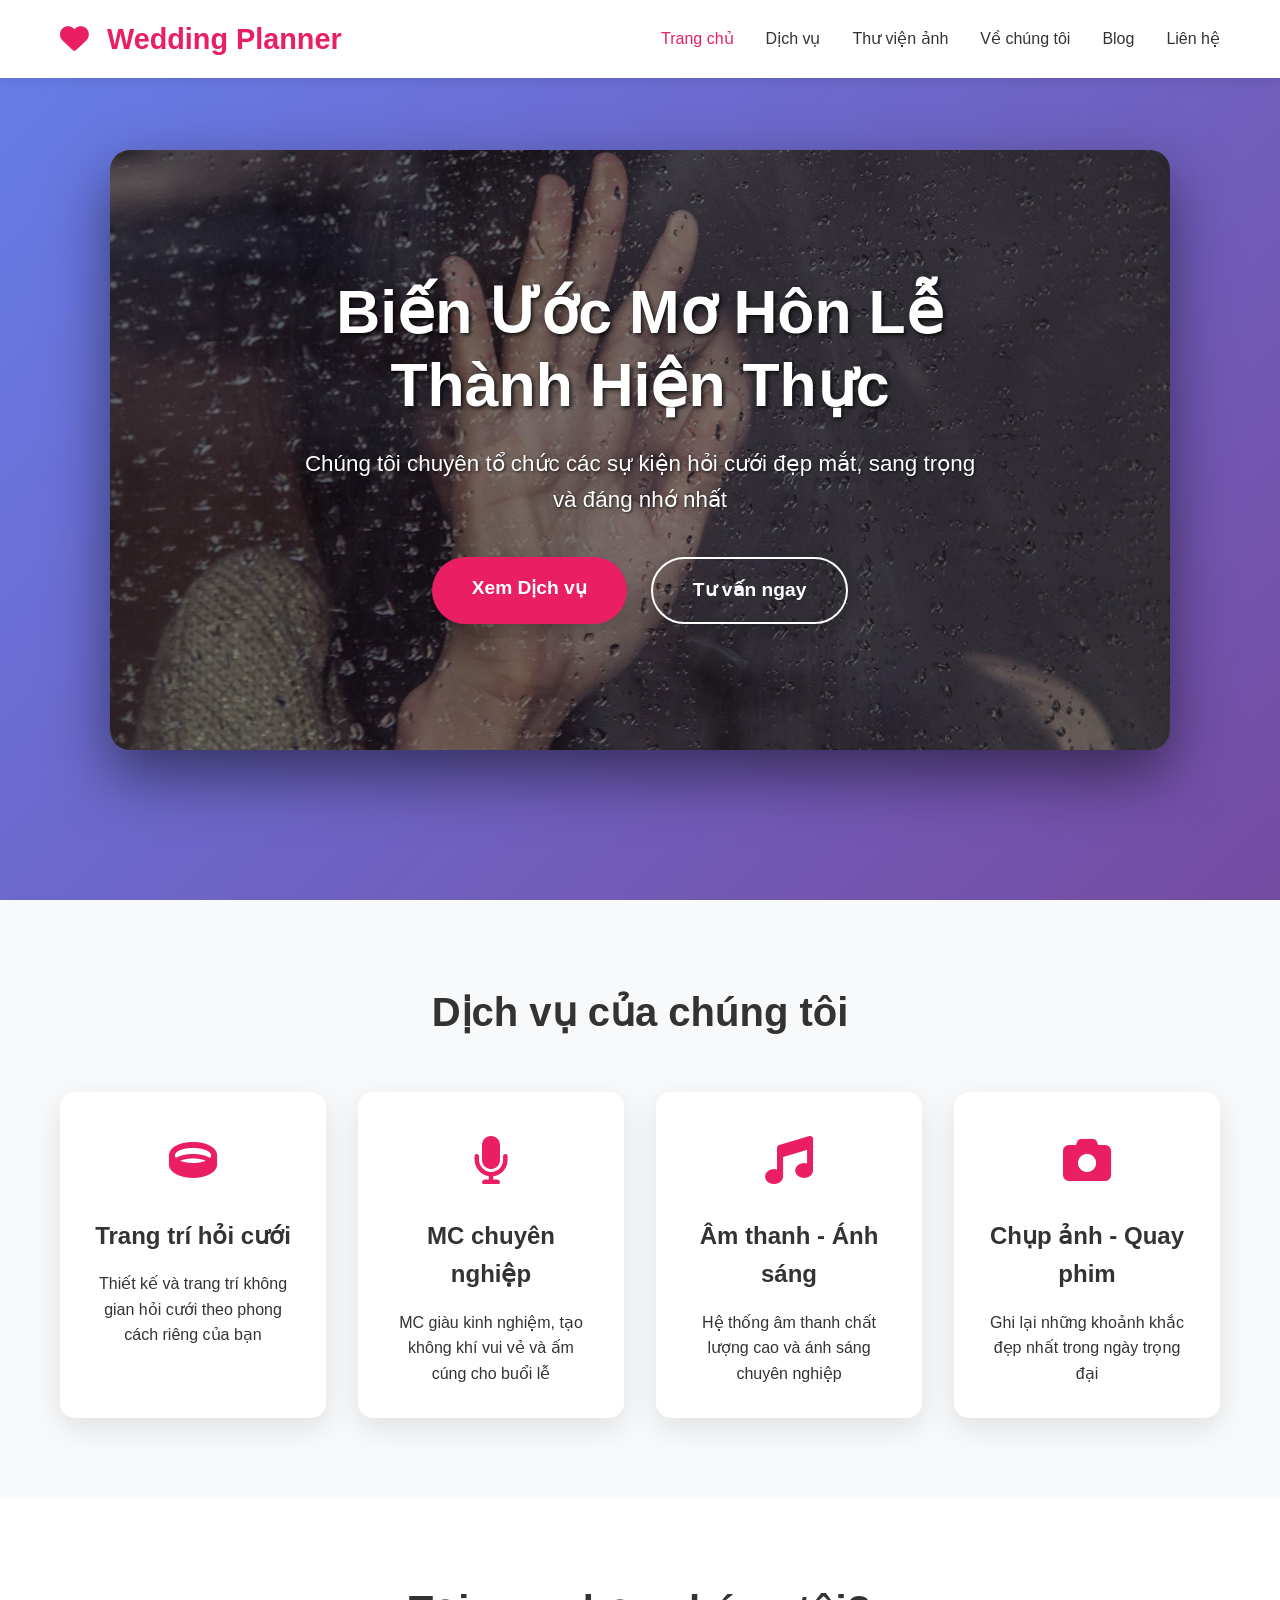
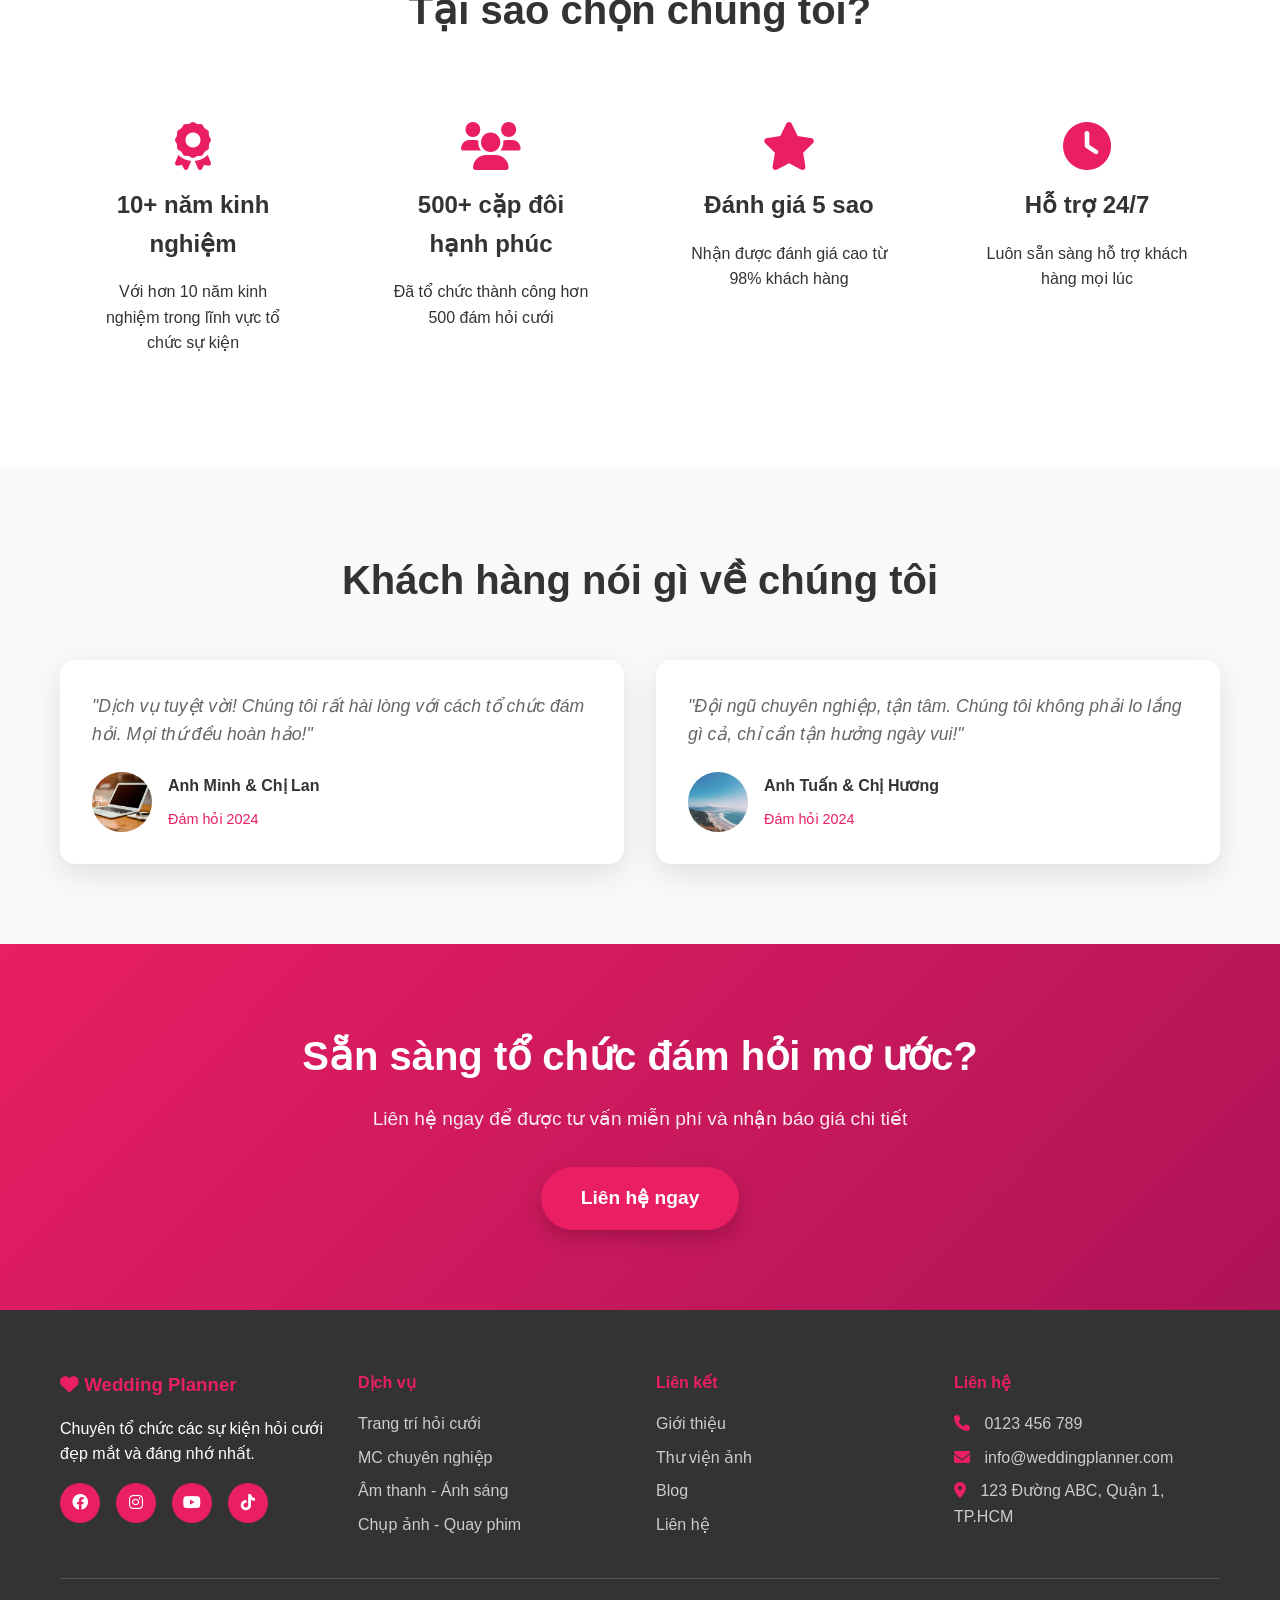
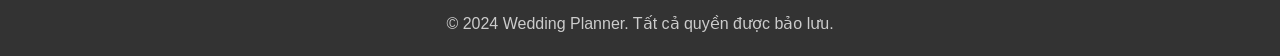
==== thklan2/index.html @ ab617b8c "commitlan1" ====
<!DOCTYPE html>
<html lang="vi">
  <head>
    <meta charset="UTF-8" />
    <meta name="viewport" content="width=device-width, initial-scale=1.0" />
    <title>Dịch vụ Hỏi cưới Chuyên nghiệp - Wedding Planner</title>
    <link rel="stylesheet" href="./css/style.css" />
    <link
      href="https://cdnjs.cloudflare.com/ajax/libs/font-awesome/6.0.0/css/all.min.css"
      rel="stylesheet"
    />
  </head>
  <body>
    <!-- Header -->
    <header class="header">
      <nav class="navbar">
        <div class="nav-container">
          <div class="nav-logo">
            <h2><i class="fas fa-heart"></i> Wedding Planner</h2>
          </div>
          <ul class="nav-menu">
            <li class="nav-item">
              <a href="index.html" class="nav-link active">Trang chủ</a>
            </li>
            <li class="nav-item">
              <a href="services.html" class="nav-link">Dịch vụ</a>
            </li>
            <li class="nav-item">
              <a href="gallery.html" class="nav-link">Thư viện ảnh</a>
            </li>

            <li class="nav-item">
              <a href="about.html" class="nav-link">Về chúng tôi</a>
            </li>

            <li class="nav-item">
              <a href="blog.html" class="nav-link">Blog</a>
            </li>
            <li class="nav-item">
              <a href="contact.html" class="nav-link">Liên hệ</a>
            </li>
          </ul>
          <div class="hamburger">
            <span class="bar"></span>
            <span class="bar"></span>
            <span class="bar"></span>
          </div>
        </div>
      </nav>
    </header>

    <!-- Hero Section -->
    <section class="hero">
      <div class="hero-content-wrapper">
        <div class="hero-image">
          <img src="images/hero-bg.jpg" alt="Wedding Planning" />
        </div>
        <div class="hero-content">
          <h1>Biến Ước Mơ Hôn Lễ Thành Hiện Thực</h1>
          <p>
            Chúng tôi chuyên tổ chức các sự kiện hỏi cưới đẹp mắt, sang trọng và
            đáng nhớ nhất
          </p>
          <div class="hero-buttons">
            <a href="services.html" class="btn btn-primary">Xem Dịch vụ</a>
            <a href="contact.html" class="btn btn-secondary">Tư vấn ngay</a>
          </div>
        </div>
      </div>
    </section>

    <!-- Services Preview -->
    <section class="services-preview">
      <div class="container">
        <h2 class="section-title">Dịch vụ của chúng tôi</h2>
        <div class="services-grid">
          <div class="service-card">
            <div class="service-icon">
              <i class="fas fa-ring"></i>
            </div>
            <h3>Trang trí hỏi cưới</h3>
            <p>
              Thiết kế và trang trí không gian hỏi cưới theo phong cách riêng
              của bạn
            </p>
          </div>
          <div class="service-card">
            <div class="service-icon">
              <i class="fas fa-microphone"></i>
            </div>
            <h3>MC chuyên nghiệp</h3>
            <p>
              MC giàu kinh nghiệm, tạo không khí vui vẻ và ấm cúng cho buổi lễ
            </p>
          </div>
          <div class="service-card">
            <div class="service-icon">
              <i class="fas fa-music"></i>
            </div>
            <h3>Âm thanh - Ánh sáng</h3>
            <p>Hệ thống âm thanh chất lượng cao và ánh sáng chuyên nghiệp</p>
          </div>
          <div class="service-card">
            <div class="service-icon">
              <i class="fas fa-camera"></i>
            </div>
            <h3>Chụp ảnh - Quay phim</h3>
            <p>Ghi lại những khoảnh khắc đẹp nhất trong ngày trọng đại</p>
          </div>
        </div>
      </div>
    </section>

    <!-- Why Choose Us -->
    <section class="why-choose">
      <div class="container">
        <h2 class="section-title">Tại sao chọn chúng tôi?</h2>
        <div class="features-grid">
          <div class="feature">
            <i class="fas fa-award"></i>
            <h3>10+ năm kinh nghiệm</h3>
            <p>Với hơn 10 năm kinh nghiệm trong lĩnh vực tổ chức sự kiện</p>
          </div>
          <div class="feature">
            <i class="fas fa-users"></i>
            <h3>500+ cặp đôi hạnh phúc</h3>
            <p>Đã tổ chức thành công hơn 500 đám hỏi cưới</p>
          </div>
          <div class="feature">
            <i class="fas fa-star"></i>
            <h3>Đánh giá 5 sao</h3>
            <p>Nhận được đánh giá cao từ 98% khách hàng</p>
          </div>
          <div class="feature">
            <i class="fas fa-clock"></i>
            <h3>Hỗ trợ 24/7</h3>
            <p>Luôn sẵn sàng hỗ trợ khách hàng mọi lúc</p>
          </div>
        </div>
      </div>
    </section>

    <!-- Testimonials -->
    <section class="testimonials">
      <div class="container">
        <h2 class="section-title">Khách hàng nói gì về chúng tôi</h2>
        <div class="testimonials-grid">
          <div class="testimonial">
            <div class="testimonial-content">
              <p>
                "Dịch vụ tuyệt vời! Chúng tôi rất hài lòng với cách tổ chức đám
                hỏi. Mọi thứ đều hoàn hảo!"
              </p>
            </div>
            <div class="testimonial-author">
              <img src="images/team/team-1.jpg" alt="Khách hàng" />
              <div class="author-info">
                <h4>Anh Minh & Chị Lan</h4>
                <span>Đám hỏi 2024</span>
              </div>
            </div>
          </div>
          <div class="testimonial">
            <div class="testimonial-content">
              <p>
                "Đội ngũ chuyên nghiệp, tận tâm. Chúng tôi không phải lo lắng gì
                cả, chỉ cần tận hưởng ngày vui!"
              </p>
            </div>
            <div class="testimonial-author">
              <img src="images/team/team-2.jpg" alt="Khách hàng" />
              <div class="author-info">
                <h4>Anh Tuấn & Chị Hương</h4>
                <span>Đám hỏi 2024</span>
              </div>
            </div>
          </div>
        </div>
      </div>
    </section>

    <!-- CTA Section -->
    <section class="cta">
      <div class="container">
        <div class="cta-content">
          <h2>Sẵn sàng tổ chức đám hỏi mơ ước?</h2>
          <p>Liên hệ ngay để được tư vấn miễn phí và nhận báo giá chi tiết</p>
          <a href="contact.html" class="btn btn-primary">Liên hệ ngay</a>
        </div>
      </div>
    </section>

    <!-- Footer -->
    <footer class="footer">
      <div class="container">
        <div class="footer-content">
          <div class="footer-section">
            <h3><i class="fas fa-heart"></i> Wedding Planner</h3>
            <p>Chuyên tổ chức các sự kiện hỏi cưới đẹp mắt và đáng nhớ nhất.</p>
            <div class="social-links">
              <a href="#"><i class="fab fa-facebook"></i></a>
              <a href="#"><i class="fab fa-instagram"></i></a>
              <a href="#"><i class="fab fa-youtube"></i></a>
              <a href="#"><i class="fab fa-tiktok"></i></a>
            </div>
          </div>
          <div class="footer-section">
            <h4>Dịch vụ</h4>
            <ul>
              <li><a href="services.html">Trang trí hỏi cưới</a></li>
              <li><a href="services.html">MC chuyên nghiệp</a></li>
              <li><a href="services.html">Âm thanh - Ánh sáng</a></li>
              <li><a href="services.html">Chụp ảnh - Quay phim</a></li>
            </ul>
          </div>
          <div class="footer-section">
            <h4>Liên kết</h4>
            <ul>
              <li><a href="about.html">Giới thiệu</a></li>
              <li><a href="gallery.html">Thư viện ảnh</a></li>
              <li><a href="blog.html">Blog</a></li>
              <li><a href="contact.html">Liên hệ</a></li>
            </ul>
          </div>
          <div class="footer-section">
            <h4>Liên hệ</h4>
            <div class="contact-info">
              <p><i class="fas fa-phone"></i> 0123 456 789</p>
              <p><i class="fas fa-envelope"></i> info@weddingplanner.com</p>
              <p>
                <i class="fas fa-map-marker-alt"></i> 123 Đường ABC, Quận 1,
                TP.HCM
              </p>
            </div>
          </div>
        </div>
        <div class="footer-bottom">
          <p>&copy; 2024 Wedding Planner. Tất cả quyền được bảo lưu.</p>
        </div>
      </div>
    </footer>

    <script src="js/common.js"></script>
    <script src="js/home.js"></script>
  </body>
</html>
---- thklan2/css/style.css ----
/* Reset và Base Styles */
* {
  margin: 0;
  padding: 0;
  box-sizing: border-box;
}

body {
  font-family: "Segoe UI", Tahoma, Geneva, Verdana, sans-serif;
  line-height: 1.6;
  color: #333;
  overflow-x: hidden;
}

.container {
  max-width: 1200px;
  margin: 0 auto;
  padding: 0 20px;
}

/* Utility Classes */
.btn-outline {
  background: transparent;
  color: #e91e63;
  border: 2px solid #e91e63;
}

.btn-outline:hover {
  background: #e91e63;
  color: white;
}

.page-header {
  background: linear-gradient(135deg, #667eea 0%, #764ba2 100%);
  color: white;
  padding: 120px 0 80px;
  text-align: center;
}

.page-header h1 {
  font-size: 3rem;
  margin-bottom: 1rem;
}

.page-header p {
  font-size: 1.2rem;
  opacity: 0.9;
}

/* Header */
.header {
  background: #fff;
  box-shadow: 0 2px 10px rgba(0, 0, 0, 0.1);
  position: fixed;
  width: 100%;
  top: 0;
  z-index: 1000;
}

.navbar {
  padding: 1rem 0;
}

.nav-container {
  max-width: 1200px;
  margin: 0 auto;
  padding: 0 20px;
  display: flex;
  justify-content: space-between;
  align-items: center;
}

.nav-logo h2 {
  color: #e91e63;
  font-size: 1.8rem;
}

.nav-logo i {
  margin-right: 10px;
}

.nav-menu {
  display: flex;
  list-style: none;
  gap: 2rem;
}

.nav-link {
  text-decoration: none;
  color: #333;
  font-weight: 500;
  transition: color 0.3s;
}

.nav-link:hover,
.nav-link.active {
  color: #e91e63;
}

.hamburger {
  display: none;
  flex-direction: column;
  cursor: pointer;
}

.bar {
  width: 25px;
  height: 3px;
  background: #333;
  margin: 3px 0;
  transition: 0.3s;
}

/* === HERO SECTION - ĐÃ SỬA LẠI THEO YÊU CẦU MỚI NHẤT: Ảnh ở giữa nền tím, chữ ở giữa ảnh === */

.hero {
  background: linear-gradient(135deg, #667eea 0%, #764ba2 100%);
  min-height: 100vh;
  display: flex;
  justify-content: center;
  align-items: center;
  padding: 20px; /* Padding nhỏ để tránh tràn màn hình rất nhỏ */
  box-sizing: border-box;
}

/* Đây là phần chứa ảnh và chữ, được căn giữa nền tím */
.hero-content-wrapper {
  position: relative;
  width: calc(
    100% - 180px
  ); /* 100% trừ đi 90px mỗi bên để tạo khoảng trống 80-100px như yêu cầu */
  max-width: 1200px; /* Giới hạn chiều rộng tối đa */
  min-height: 600px; /* Chiều cao tối thiểu cho ảnh (cao hơn một chút) */
  aspect-ratio: 16 / 9; /* Tỷ lệ khung hình của ảnh (16:9) */
  border-radius: 20px;
  overflow: hidden; /* Đảm bảo ảnh bo góc */
  box-shadow: 0 25px 60px rgba(0, 0, 0, 0.5);
  display: grid; /* Sử dụng grid để xếp lớp ảnh và chữ */
  place-items: center; /* Căn giữa nội dung bên trong */
}

/* Lớp ảnh nền */
.hero-image {
  grid-area: 1 / 1;
  width: 100%;
  height: 100%;
  position: relative;
  z-index: 0;
}

.hero-image img {
  width: 100%;
  height: 100%;
  object-fit: cover;
  display: block;
}

/* Lớp phủ tối màu trên ảnh */
.hero-image::before {
  content: "";
  position: absolute;
  top: 0;
  left: 0;
  width: 100%;
  height: 100%;
  background: rgba(0, 0, 0, 0.45); /* Hơi tối hơn một chút */
  z-index: 1;
}

/* Lớp chữ nằm trên cùng và căn giữa trên ảnh */
.hero-content {
  grid-area: 1 / 1;
  color: white;
  z-index: 2;
  display: flex;
  flex-direction: column;
  justify-content: center;
  align-items: center;
  text-align: center;
  padding: 30px; /* Padding cho nội dung chữ bên trong ảnh */
  max-width: 80%; /* Giới hạn chiều rộng chữ để không tràn ra sát viền ảnh */
}

.hero h1 {
  font-size: 3.8rem;
  margin-bottom: 1.5rem;
  line-height: 1.2;
  text-shadow: 2px 2px 4px rgba(0, 0, 0, 0.8);
  font-weight: 700;
}

.hero p {
  font-size: 1.4rem;
  max-width: 700px;
  margin-bottom: 2.5rem;
  text-shadow: 1px 1px 3px rgba(0, 0, 0, 0.7);
  font-weight: 400;
}

.hero-buttons {
  display: flex;
  gap: 1.5rem;
  justify-content: center;
}

.btn {
  padding: 16px 40px;
  border: none;
  border-radius: 50px;
  text-decoration: none;
  font-weight: 600;
  transition: all 0.3s ease;
  display: inline-block;
  font-size: 1.2rem;
  box-shadow: 0 8px 20px rgba(0, 0, 0, 0.2);
}

.btn-primary {
  background: #e91e63;
  color: white;
}

.btn-primary:hover {
  background: #c2185b;
  transform: translateY(-3px) scale(1.02);
  box-shadow: 0 12px 25px rgba(0, 0, 0, 0.3);
}

.btn-secondary {
  background: transparent;
  color: white;
  border: 2px solid white;
}

.btn-secondary:hover {
  background: white;
  color: #667eea;
  transform: translateY(-3px) scale(1.02);
  box-shadow: 0 12px 25px rgba(0, 0, 0, 0.3);
}

/* === KẾT THÚC PHẦN HERO SECTION ĐÃ CẬP NHẬT LẠI === */

/* Section Styles */
.section-title {
  text-align: center;
  font-size: 2.5rem;
  margin-bottom: 3rem;
  color: #333;
}

/* Services Preview */
.services-preview {
  padding: 80px 0;
  background: #f8f9fa;
}

.services-grid {
  display: grid;
  grid-template-columns: repeat(auto-fit, minmax(250px, 1fr));
  gap: 2rem;
}

.service-card {
  background: white;
  padding: 2rem;
  border-radius: 15px;
  text-align: center;
  box-shadow: 0 10px 30px rgba(0, 0, 0, 0.1);
  transition: transform 0.3s;
}

.service-card:hover {
  transform: translateY(-10px);
}

.service-icon {
  font-size: 3rem;
  color: #e91e63;
  margin-bottom: 1rem;
}

.service-card h3 {
  font-size: 1.5rem;
  margin-bottom: 1rem;
  color: #333;
}

/* Why Choose Us */
.why-choose {
  padding: 80px 0;
}

.features-grid {
  display: grid;
  grid-template-columns: repeat(auto-fit, minmax(250px, 1fr));
  gap: 2rem;
}

.feature {
  text-align: center;
  padding: 2rem;
}

.feature i {
  font-size: 3rem;
  color: #e91e63;
  margin-bottom: 1rem;
}

.feature h3 {
  font-size: 1.5rem;
  margin-bottom: 1rem;
  color: #333;
}

/* Testimonials */
.testimonials {
  padding: 80px 0;
  background: #f8f9fa;
}

.testimonials-grid {
  display: grid;
  grid-template-columns: repeat(auto-fit, minmax(400px, 1fr));
  gap: 2rem;
}

.testimonial {
  background: white;
  padding: 2rem;
  border-radius: 15px;
  box-shadow: 0 10px 30px rgba(0, 0, 0, 0.1);
}

.testimonial-content p {
  font-style: italic;
  font-size: 1.1rem;
  margin-bottom: 1.5rem;
  color: #666;
}

.testimonial-author {
  display: flex;
  align-items: center;
  gap: 1rem;
}

.testimonial-author img {
  width: 60px;
  height: 60px;
  border-radius: 50%;
  object-fit: cover;
}

.author-info h4 {
  color: #333;
  margin-bottom: 0.5rem;
}

.author-info span {
  color: #e91e63;
  font-size: 0.9rem;
}

/* CTA Section */
.cta {
  background: linear-gradient(135deg, #e91e63 0%, #ad1457 100%);
  color: white;
  padding: 80px 0;
  text-align: center;
}

.cta-content h2 {
  font-size: 2.5rem;
  margin-bottom: 1rem;
}

.cta-content p {
  font-size: 1.2rem;
  margin-bottom: 2rem;
  opacity: 0.9;
}

/* Footer */
.footer {
  background: #333;
  color: white;
  padding: 60px 0 20px;
}

.footer-content {
  display: grid;
  grid-template-columns: repeat(auto-fit, minmax(250px, 1fr));
  gap: 2rem;
  margin-bottom: 2rem;
}

.footer-section h3,
.footer-section h4 {
  margin-bottom: 1rem;
  color: #e91e63;
}

.footer-section ul {
  list-style: none;
}

.footer-section ul li {
  margin-bottom: 0.5rem;
}

.footer-section ul li a {
  color: #ccc;
  text-decoration: none;
  transition: color 0.3s;
}

.footer-section ul li a:hover {
  color: #e91e63;
}

.social-links {
  display: flex;
  gap: 1rem;
  margin-top: 1rem;
}

.social-links a {
  display: inline-block;
  width: 40px;
  height: 40px;
  background: #e91e63;
  color: white;
  text-align: center;
  line-height: 40px;
  border-radius: 50%;
  transition: background 0.3s;
}

.social-links a:hover {
  background: #ad1457;
}

.footer .contact-info p {
  margin-bottom: 0.5rem;
  color: #ccc;
  background: transparent;
  padding: 0;
  border: none;
  box-shadow: none;
}

.footer .contact-info i {
  margin-right: 10px;
  color: #e91e63;
}

/* Override contact-info styles trong footer */
.footer .contact-info {
  background: transparent !important;
  padding: 0 !important;
  box-shadow: none !important;
  border: none !important;
}

.footer-bottom {
  text-align: center;
  padding-top: 2rem;
  border-top: 1px solid #555;
  color: #ccc;
}

/* Services Page Styles */
.services-detail {
  padding: 80px 0;
}

.service-item {
  display: flex;
  align-items: center;
  margin-bottom: 4rem;
  gap: 3rem;
}

.service-item.reverse {
  flex-direction: row-reverse;
}

.service-content {
  flex: 1;
}

.service-content .service-icon {
  font-size: 3rem;
  color: #e91e63;
  margin-bottom: 1rem;
}

.service-content h2 {
  font-size: 2.5rem;
  margin-bottom: 1rem;
  color: #333;
}

.service-content p {
  font-size: 1.1rem;
  margin-bottom: 1.5rem;
  color: #666;
  line-height: 1.8;
}

.service-features {
  list-style: none;
  margin-bottom: 2rem;
}

.service-features li {
  padding: 0.5rem 0;
  color: #666;
}

.service-features i {
  color: #e91e63;
  margin-right: 10px;
}

.service-price {
  font-size: 1.2rem;
  font-weight: bold;
  color: #e91e63;
}

.service-image {
  flex: 1;
}

.service-image img {
  width: 100%;
  border-radius: 15px;
  box-shadow: 0 15px 35px rgba(0, 0, 0, 0.1);
}

/* Pricing Packages */
.pricing-packages {
  padding: 80px 0;
  background: #f8f9fa;
}

.packages-grid {
  display: grid;
  grid-template-columns: repeat(auto-fit, minmax(300px, 1fr));
  gap: 2rem;
  margin-top: 3rem;
}

.package-card {
  background: white;
  border-radius: 15px;
  padding: 2rem;
  text-align: center;
  box-shadow: 0 10px 30px rgba(0, 0, 0, 0.1);
  position: relative;
  transition: transform 0.3s;
}

.package-card:hover {
  transform: translateY(-10px);
}

.package-card.featured {
  border: 3px solid #e91e63;
  transform: scale(1.05);
}

.package-badge {
  position: absolute;
  top: -15px;
  left: 50%;
  transform: translateX(-50%);
  background: #e91e63;
  color: white;
  padding: 0.5rem 1.5rem;
  border-radius: 20px;
  font-size: 0.9rem;
  font-weight: bold;
}

.package-header h3 {
  font-size: 1.5rem;
  margin-bottom: 1rem;
  color: #333;
}

.package-price {
  margin-bottom: 2rem;
}

.package-price .price {
  font-size: 2.5rem;
  font-weight: bold;
  color: #e91e63;
}

.package-price .currency {
  font-size: 1rem;
  color: #666;
}

.package-features {
  list-style: none;
  margin-bottom: 2rem;
}

.package-features li {
  padding: 0.5rem 0;
  color: #666;
}

.package-features i {
  color: #e91e63;
  margin-right: 10px;
}

/* Process Section */
.process-section {
  padding: 80px 0;
}

.process-steps {
  display: grid;
  grid-template-columns: repeat(auto-fit, minmax(250px, 1fr));
  gap: 2rem;
  margin-top: 3rem;
}

.step {
  text-align: center;
  padding: 2rem;
}

.step-number {
  width: 60px;
  height: 60px;
  background: #e91e63;
  color: white;
  border-radius: 50%;
  display: flex;
  align-items: center;
  justify-content: center;
  font-size: 1.5rem;
  font-weight: bold;
  margin: 0 auto 1rem;
}

.step h3 {
  font-size: 1.3rem;
  margin-bottom: 1rem;
  color: #333;
}

/* Gallery Page Styles */
.gallery-filter {
  padding: 40px 0;
  background: #f8f9fa;
}

.filter-buttons {
  display: flex;
  justify-content: center;
  gap: 1rem;
  flex-wrap: wrap;
}

.filter-btn {
  padding: 10px 20px;
  border: 2px solid #e91e63;
  background: transparent;
  color: #e91e63;
  border-radius: 25px;
  cursor: pointer;
  transition: all 0.3s;
  font-weight: 500;
}

.filter-btn:hover,
.filter-btn.active {
  background: #e91e63;
  color: white;
}

.gallery-grid {
  padding: 80px 0;
}

.gallery-items {
  display: grid;
  grid-template-columns: repeat(auto-fit, minmax(300px, 1fr));
  gap: 2rem;
}

.gallery-item {
  position: relative;
  border-radius: 15px;
  overflow: hidden;
  box-shadow: 0 10px 30px rgba(0, 0, 0, 0.1);
  transition: transform 0.3s;
}

.gallery-item:hover {
  transform: translateY(-5px);
}

.gallery-image {
  position: relative;
  overflow: hidden;
}

.gallery-image img {
  width: 100%;
  height: 250px;
  object-fit: cover;
  transition: transform 0.3s;
}

.gallery-item:hover .gallery-image img {
  transform: scale(1.1);
}

.gallery-overlay {
  position: absolute;
  top: 0;
  left: 0;
  right: 0;
  bottom: 0;
  background: rgba(233, 30, 99, 0.9);
  display: flex;
  align-items: center;
  justify-content: center;
  opacity: 0;
  transition: opacity 0.3s;
}

.gallery-item:hover .gallery-overlay {
  opacity: 1;
}

.gallery-info {
  text-align: center;
  color: white;
}

.gallery-info h3 {
  font-size: 1.3rem;
  margin-bottom: 0.5rem;
}

.gallery-info p {
  margin-bottom: 1rem;
  opacity: 0.9;
}

.view-btn {
  background: white;
  color: #e91e63;
  border: none;
  padding: 10px 20px;
  border-radius: 25px;
  cursor: pointer;
  font-weight: bold;
  transition: all 0.3s;
}

.view-btn:hover {
  background: #f8f9fa;
  transform: scale(1.05);
}

/* Video Gallery */
.video-gallery {
  padding: 80px 0;
  background: #f8f9fa;
}

.video-grid {
  display: grid;
  grid-template-columns: repeat(auto-fit, minmax(300px, 1fr));
  gap: 2rem;
  margin-top: 3rem;
}

.video-item {
  background: white;
  border-radius: 15px;
  overflow: hidden;
  box-shadow: 0 10px 30px rgba(0, 0, 0, 0.1);
  transition: transform 0.3s;
}

.video-item:hover {
  transform: translateY(-5px);
}

.video-thumbnail {
  position: relative;
  overflow: hidden;
}

.video-thumbnail img {
  width: 100%;
  height: 200px;
  object-fit: cover;
}

.play-button {
  position: absolute;
  top: 50%;
  left: 50%;
  transform: translate(-50%, -50%);
  width: 60px;
  height: 60px;
  background: rgba(233, 30, 99, 0.9);
  border-radius: 50%;
  display: flex;
  align-items: center;
  justify-content: center;
  cursor: pointer;
  transition: all 0.3s;
}

.play-button:hover {
  background: #e91e63;
  transform: translate(-50%, -50%) scale(1.1);
}

.play-button i {
  color: white;
  font-size: 1.5rem;
  margin-left: 3px;
}

.video-item h3 {
  padding: 1rem;
  font-size: 1.2rem;
  color: #333;
}

.video-item p {
  padding: 0 1rem 1rem;
  color: #666;
}

/* Gallery Stats */
.gallery-stats {
  padding: 80px 0;
}

.stats-grid {
  display: grid;
  grid-template-columns: repeat(auto-fit, minmax(200px, 1fr));
  gap: 2rem;
  margin-top: 3rem;
}

.stat-item {
  text-align: center;
  padding: 2rem;
}

.stat-number {
  font-size: 3rem;
  font-weight: bold;
  color: #e91e63;
  margin-bottom: 0.5rem;
}

.stat-label {
  font-size: 1.1rem;
  color: #666;
}

/* Modal Styles */
.modal {
  display: none;
  position: fixed;
  z-index: 2000;
  left: 0;
  top: 0;
  width: 100%;
  height: 100%;
  background-color: rgba(0, 0, 0, 0.9);
}

.modal-content {
  position: relative;
  margin: 5% auto;
  max-width: 80%;
  max-height: 80%;
}

.modal-content img,
.modal-content video {
  width: 100%;
  height: auto;
  border-radius: 10px;
}

.close {
  position: absolute;
  top: -40px;
  right: 0;
  color: white;
  font-size: 2rem;
  font-weight: bold;
  cursor: pointer;
}

.close:hover {
  color: #e91e63;
}

.modal-info {
  background: white;
  padding: 1rem;
  border-radius: 0 0 10px 10px;
}

/* About Page Styles */
.about-story {
  padding: 80px 0;
}

.story-content {
  display: flex;
  align-items: center;
  gap: 3rem;
}

.story-text {
  flex: 1;
}

.story-text h2 {
  font-size: 2.5rem;
  margin-bottom: 1.5rem;
  color: #333;
}

.story-text p {
  font-size: 1.1rem;
  margin-bottom: 1.5rem;
  color: #666;
  line-height: 1.8;
}

.story-stats {
  display: grid;
  grid-template-columns: repeat(3, 1fr);
  gap: 2rem;
  margin-top: 2rem;
}

.story-stats .stat {
  text-align: center;
  padding: 1rem;
}

.story-stats h3 {
  font-size: 2rem;
  color: #e91e63;
  margin-bottom: 0.5rem;
}

.story-stats p {
  color: #666;
  font-size: 0.9rem;
}

.story-image {
  flex: 1;
}

.story-image img {
  width: 100%;
  border-radius: 15px;
  box-shadow: 0 15px 35px rgba(0, 0, 0, 0.1);
}

/* Mission & Vision */
.mission-vision {
  padding: 80px 0;
  background: #f8f9fa;
}

.mv-grid {
  display: grid;
  grid-template-columns: repeat(auto-fit, minmax(300px, 1fr));
  gap: 2rem;
}

.mv-item {
  background: white;
  padding: 2rem;
  border-radius: 15px;
  text-align: center;
  box-shadow: 0 10px 30px rgba(0, 0, 0, 0.1);
}

.mv-icon {
  font-size: 3rem;
  color: #e91e63;
  margin-bottom: 1rem;
}

.mv-item h3 {
  font-size: 1.5rem;
  margin-bottom: 1rem;
  color: #333;
}

.mv-item p {
  color: #666;
  line-height: 1.8;
}

/* Team Section */
.team-section {
  padding: 80px 0;
}

.team-grid {
  display: grid;
  grid-template-columns: repeat(auto-fit, minmax(250px, 1fr));
  gap: 2rem;
  margin-top: 3rem;
}

.team-member {
  background: white;
  border-radius: 15px;
  overflow: hidden;
  box-shadow: 0 10px 30px rgba(0, 0, 0, 0.1);
  transition: transform 0.3s;
}

.team-member:hover {
  transform: translateY(-10px);
}

.member-image {
  position: relative;
  overflow: hidden;
}

.member-image img {
  width: 100%;
  height: 300px;
  object-fit: cover;
  transition: transform 0.3s;
}

.team-member:hover .member-image img {
  transform: scale(1.1);
}

.member-overlay {
  position: absolute;
  top: 0;
  left: 0;
  right: 0;
  bottom: 0;
  background: rgba(233, 30, 99, 0.9);
  display: flex;
  align-items: center;
  justify-content: center;
  opacity: 0;
  transition: opacity 0.3s;
}

.team-member:hover .member-overlay {
  opacity: 1;
}

.member-overlay .social-links {
  display: flex;
  gap: 1rem;
}

.member-overlay .social-links a {
  width: 40px;
  height: 40px;
  background: white;
  color: #e91e63;
  border-radius: 50%;
  display: flex;
  align-items: center;
  justify-content: center;
  transition: all 0.3s;
}

.member-overlay .social-links a:hover {
  background: #e91e63;
  color: white;
}

.member-info {
  padding: 1.5rem;
  text-align: center;
}

.member-info h3 {
  font-size: 1.3rem;
  margin-bottom: 0.5rem;
  color: #333;
}

.member-info .position {
  color: #e91e63;
  font-weight: bold;
  margin-bottom: 1rem;
}

.member-info .description {
  color: #666;
  font-size: 0.9rem;
  line-height: 1.6;
}

/* Timeline */
.timeline-section {
  padding: 80px 0;
  background: #f8f9fa;
}

.timeline {
  position: relative;
  max-width: 800px;
  margin: 0 auto;
}

.timeline::before {
  content: "";
  position: absolute;
  left: 50%;
  top: 0;
  bottom: 0;
  width: 2px;
  background: #e91e63;
  transform: translateX(-50%);
}

.timeline-item {
  position: relative;
  margin-bottom: 3rem;
  width: 50%;
}

.timeline-item:nth-child(odd) {
  left: 0;
  padding-right: 2rem;
}

.timeline-item:nth-child(even) {
  left: 50%;
  padding-left: 2rem;
}

.timeline-year {
  position: absolute;
  top: 0;
  width: 60px;
  height: 60px;
  background: #e91e63;
  color: white;
  border-radius: 50%;
  display: flex;
  align-items: center;
  justify-content: center;
  font-weight: bold;
  font-size: 0.9rem;
}

.timeline-item:nth-child(odd) .timeline-year {
  right: -30px;
}

.timeline-item:nth-child(even) .timeline-year {
  left: -30px;
}

.timeline-content {
  background: white;
  padding: 2rem;
  border-radius: 15px;
  box-shadow: 0 10px 30px rgba(0, 0, 0, 0.1);
}

.timeline-content h3 {
  font-size: 1.3rem;
  margin-bottom: 1rem;
  color: #333;
}

.timeline-content p {
  color: #666;
  line-height: 1.6;
}

/* Awards Section */
.awards-section {
  padding: 80px 0;
}

.awards-grid {
  display: grid;
  grid-template-columns: repeat(auto-fit, minmax(250px, 1fr));
  gap: 2rem;
  margin-top: 3rem;
}

.award-item {
  background: white;
  padding: 2rem;
  border-radius: 15px;
  text-align: center;
  box-shadow: 0 10px 30px rgba(0, 0, 0, 0.1);
  transition: transform 0.3s;
}

.award-item:hover {
  transform: translateY(-5px);
}

.award-icon {
  font-size: 3rem;
  color: #e91e63;
  margin-bottom: 1rem;
}

.award-item h3 {
  font-size: 1.2rem;
  margin-bottom: 1rem;
  color: #333;
}

.award-item p {
  color: #666;
  font-size: 0.9rem;
}

/* Why Choose About */
.why-choose-about {
  padding: 80px 0;
  background: #f8f9fa;
}

/* Blog Page Styles */
.featured-article {
  padding: 80px 0;
  background: #f8f9fa;
}

.featured-content {
  display: flex;
  align-items: center;
  gap: 3rem;
  background: white;
  border-radius: 15px;
  padding: 2rem;
  box-shadow: 0 15px 35px rgba(0, 0, 0, 0.1);
}

.featured-image {
  flex: 1;
  position: relative;
}

.featured-image img {
  width: 100%;
  height: 300px;
  object-fit: cover;
  border-radius: 10px;
}

.article-category {
  position: absolute;
  top: 1rem;
  left: 1rem;
  background: #e91e63;
  color: white;
  padding: 0.5rem 1rem;
  border-radius: 20px;
  font-size: 0.9rem;
  font-weight: bold;
}

.featured-text {
  flex: 1;
}

.featured-text h2 {
  font-size: 2rem;
  margin-bottom: 1rem;
  color: #333;
}

.article-meta {
  color: #666;
  margin-bottom: 1rem;
  font-size: 0.9rem;
}

.article-meta i {
  margin-right: 0.5rem;
  color: #e91e63;
}

.article-excerpt {
  color: #666;
  line-height: 1.8;
  margin-bottom: 1.5rem;
}

/* Blog Categories */
.blog-categories {
  padding: 40px 0;
  background: white;
}

.category-buttons {
  display: flex;
  justify-content: center;
  gap: 1rem;
  flex-wrap: wrap;
}

.category-btn {
  padding: 10px 20px;
  border: 2px solid #e91e63;
  background: transparent;
  color: #e91e63;
  border-radius: 25px;
  cursor: pointer;
  transition: all 0.3s;
  font-weight: 500;
}

.category-btn:hover,
.category-btn.active {
  background: #e91e63;
  color: white;
}

/* Blog Grid */
.blog-grid {
  padding: 80px 0;
}

.blog-posts {
  display: grid;
  grid-template-columns: repeat(auto-fit, minmax(350px, 1fr));
  gap: 2rem;
  margin-bottom: 3rem;
}

.blog-post {
  background: white;
  border-radius: 15px;
  overflow: hidden;
  box-shadow: 0 10px 30px rgba(0, 0, 0, 0.1);
  transition: transform 0.3s;
}

.blog-post:hover {
  transform: translateY(-5px);
}

.post-image {
  position: relative;
  overflow: hidden;
}

.post-image img {
  width: 100%;
  height: 200px;
  object-fit: cover;
  transition: transform 0.3s;
}

.blog-post:hover .post-image img {
  transform: scale(1.1);
}

.post-category {
  position: absolute;
  top: 1rem;
  left: 1rem;
  background: #e91e63;
  color: white;
  padding: 0.3rem 0.8rem;
  border-radius: 15px;
  font-size: 0.8rem;
  font-weight: bold;
}

.post-content {
  padding: 1.5rem;
}

.post-content h3 {
  font-size: 1.3rem;
  margin-bottom: 1rem;
  color: #333;
  line-height: 1.4;
}

.post-meta {
  color: #666;
  margin-bottom: 1rem;
  font-size: 0.9rem;
}

.post-meta i {
  margin-right: 0.5rem;
  color: #e91e63;
}

.post-excerpt {
  color: #666;
  line-height: 1.6;
  margin-bottom: 1rem;
}

.read-more {
  color: #e91e63;
  text-decoration: none;
  font-weight: bold;
  transition: color 0.3s;
}

.read-more:hover {
  color: #c2185b;
}

.read-more i {
  margin-left: 0.5rem;
  transition: transform 0.3s;
}

.read-more:hover i {
  transform: translateX(3px);
}

.load-more {
  text-align: center;
}

/* Newsletter */
.newsletter {
  padding: 80px 0;
  background: linear-gradient(135deg, #e91e63 0%, #ad1457 100%);
  color: white;
}

.newsletter-content {
  display: flex;
  align-items: center;
  gap: 3rem;
}

.newsletter-text {
  flex: 1;
}

.newsletter-text h2 {
  font-size: 2rem;
  margin-bottom: 1rem;
}

.newsletter-text p {
  opacity: 0.9;
}

.newsletter-form {
  flex: 1;
  display: flex;
  gap: 1rem;
}

.newsletter-form input {
  flex: 1;
  padding: 12px 20px;
  border: none;
  border-radius: 25px;
  font-size: 1rem;
}

.newsletter-form button {
  padding: 12px 30px;
  background: white;
  color: #e91e63;
  border: none;
  border-radius: 25px;
  font-weight: bold;
  cursor: pointer;
  transition: all 0.3s;
}

.newsletter-form button:hover {
  background: #f8f9fa;
  transform: translateY(-2px);
}

/* Popular Tags */
.popular-tags {
  padding: 40px 0;
  background: #f8f9fa;
}

.popular-tags h3 {
  text-align: center;
  margin-bottom: 2rem;
  color: #333;
}

.tags {
  display: flex;
  justify-content: center;
  gap: 1rem;
  flex-wrap: wrap;
}

.tag {
  background: white;
  color: #e91e63;
  padding: 0.5rem 1rem;
  border-radius: 20px;
  text-decoration: none;
  font-size: 0.9rem;
  transition: all 0.3s;
  border: 1px solid #e91e63;
}

.tag:hover {
  background: #e91e63;
  color: white;
}

/* Contact Page Styles */
.contact-info {
  padding: 80px 0;
  background: #f8f9fa;
}

.contact-grid {
  display: grid;
  grid-template-columns: repeat(auto-fit, minmax(250px, 1fr));
  gap: 2rem;
}

.contact-item {
  background: white;
  padding: 2rem;
  border-radius: 15px;
  text-align: center;
  box-shadow: 0 10px 30px rgba(0, 0, 0, 0.1);
  transition: transform 0.3s;
}

.contact-item:hover {
  transform: translateY(-5px);
}

.contact-icon {
  font-size: 3rem;
  color: #e91e63;
  margin-bottom: 1rem;
}

.contact-item h3 {
  font-size: 1.3rem;
  margin-bottom: 1rem;
  color: #333;
}

.contact-item p {
  color: #666;
  margin-bottom: 0.5rem;
}

/* Contact Form & Map */
.contact-form-map {
  padding: 80px 0;
}

.contact-content {
  display: grid;
  grid-template-columns: 1fr 1fr;
  gap: 3rem;
}

.contact-form-section h2 {
  font-size: 2rem;
  margin-bottom: 1rem;
  color: #333;
}

.contact-form-section p {
  color: #666;
  margin-bottom: 2rem;
}

.contact-form {
  background: white;
  padding: 2rem;
  border-radius: 15px;
  box-shadow: 0 10px 30px rgba(0, 0, 0, 0.1);
}

.form-row {
  display: grid;
  grid-template-columns: 1fr 1fr;
  gap: 1rem;
  margin-bottom: 1rem;
}

.form-group {
  margin-bottom: 1rem;
}

.form-group label {
  display: block;
  margin-bottom: 0.5rem;
  color: #333;
  font-weight: 500;
}

.form-group input,
.form-group select,
.form-group textarea {
  width: 100%;
  padding: 12px 15px;
  border: 2px solid #e0e0e0;
  border-radius: 8px;
  font-size: 1rem;
  transition: border-color 0.3s;
}

.form-group input:focus,
.form-group select:focus,
.form-group textarea:focus {
  outline: none;
  border-color: #e91e63;
}

.checkbox-group {
  display: flex;
  align-items: flex-start;
  gap: 0.5rem;
}

.checkbox-label {
  display: flex;
  align-items: flex-start;
  gap: 0.5rem;
  cursor: pointer;
  color: #666;
  font-size: 0.9rem;
  line-height: 1.4;
}

.checkbox-label input[type="checkbox"] {
  width: auto;
  margin: 0;
}

.map-section h2 {
  font-size: 2rem;
  margin-bottom: 1rem;
  color: #333;
}

.map-container {
  border-radius: 15px;
  overflow: hidden;
  box-shadow: 0 10px 30px rgba(0, 0, 0, 0.1);
  margin-bottom: 1rem;
}

.map-info {
  background: white;
  padding: 1rem;
  border-radius: 10px;
  box-shadow: 0 5px 15px rgba(0, 0, 0, 0.1);
}

.map-info p {
  color: #666;
  margin-bottom: 0.5rem;
}

.map-info i {
  color: #e91e63;
  margin-right: 0.5rem;
}

/* FAQ Section */
.faq-section {
  padding: 80px 0;
  background: #f8f9fa;
}

.faq-container {
  max-width: 800px;
  margin: 0 auto;
}

.faq-item {
  background: white;
  margin-bottom: 1rem;
  border-radius: 10px;
  overflow: hidden;
  box-shadow: 0 5px 15px rgba(0, 0, 0, 0.1);
}

.faq-question {
  padding: 1.5rem;
  cursor: pointer;
  display: flex;
  justify-content: space-between;
  align-items: center;
  transition: background 0.3s;
}

.faq-question:hover {
  background: #f8f9fa;
}

.faq-question h3 {
  font-size: 1.1rem;
  color: #333;
  margin: 0;
}

.faq-question i {
  color: #e91e63;
  transition: transform 0.3s;
}

.faq-item.active .faq-question i {
  transform: rotate(180deg);
}

.faq-answer {
  max-height: 0;
  overflow: hidden;
  transition: max-height 0.3s ease;
}

.faq-answer p {
  padding: 0 1.5rem 1.5rem;
  color: #666;
  line-height: 1.6;
  margin: 0;
}

/* Social Media */
.social-media {
  padding: 80px 0;
  background: white;
}

.social-media .section-title {
  margin-bottom: 1rem;
}

.social-media p {
  text-align: center;
  color: #666;
  margin-bottom: 3rem;
}

.social-media .social-links {
  display: flex;
  justify-content: center;
  gap: 2rem;
  flex-wrap: wrap;
}

.social-link {
  display: flex;
  flex-direction: column;
  align-items: center;
  gap: 0.5rem;
  padding: 1.5rem;
  background: white;
  border-radius: 15px;
  text-decoration: none;
  color: #333;
  box-shadow: 0 10px 30px rgba(0, 0, 0, 0.1);
  transition: all 0.3s;
  min-width: 120px;
}

.social-link:hover {
  transform: translateY(-5px);
}

.social-link.facebook:hover {
  background: #3b5998;
  color: white;
}

.social-link.instagram:hover {
  background: #e4405f;
  color: white;
}

.social-link.youtube:hover {
  background: #ff0000;
  color: white;
}

.social-link.tiktok:hover {
  background: #000000;
  color: white;
}

.social-link.zalo:hover {
  background: #0068ff;
  color: white;
}

.social-link i {
  font-size: 2rem;
}

.social-link span {
  font-weight: 500;
}

/* Make social icons in Contact page perfectly circular */
.social-media .social-link {
  width: 70px;
  height: 70px;
  min-width: 70px; /* override min-width from base */
  border-radius: 50%;
  padding: 0;
  background: #e91e63;
  color: #fff;
  box-shadow: 0 8px 20px rgba(233, 30, 99, 0.25);
  display: flex;
  align-items: center;
  justify-content: center;
}

.social-media .social-link i {
  font-size: 1.4rem;
}

.social-media .social-link span {
  display: none;
}

/* CTA Buttons */
.cta-buttons {
  display: flex;
  gap: 1rem;
  justify-content: center;
  flex-wrap: wrap;
}

/* Responsive Design */
@media (max-width: 1024px) {
  .hero-content-wrapper {
    width: calc(100% - 160px); /* 80px mỗi bên */
    min-height: 450px;
  }

  .hero h1 {
    font-size: 3rem;
  }

  .hero p {
    font-size: 1.3rem;
  }

  .btn {
    padding: 14px 35px;
    font-size: 1.1rem;
  }
}

@media (max-width: 768px) {
  .hamburger {
    display: flex;
  }

  .nav-menu {
    position: fixed;
    left: -100%;
    top: 70px;
    flex-direction: column;
    background-color: white;
    width: 100%;
    text-align: center;
    transition: 0.3s;
    box-shadow: 0 10px 27px rgba(0, 0, 0, 0.05);
    padding: 2rem 0;
  }

  .nav-menu.active {
    left: 0;
  }

  .nav-menu li {
    margin: 1rem 0;
  }

  /* Responsive cho Hero Section mới */
  .hero-content-wrapper {
    width: calc(100% - 80px); /* 40px mỗi bên */
    min-height: 350px;
    aspect-ratio: auto; /* Cho phép chiều cao linh hoạt hơn trên mobile */
  }

  .hero h1 {
    font-size: 2.5rem;
    margin-bottom: 1rem;
  }

  .hero p {
    font-size: 1.1rem;
    margin-bottom: 2rem;
  }

  .btn {
    padding: 12px 30px;
    font-size: 1rem;
  }

  .service-item,
  .service-item.reverse {
    flex-direction: column;
  }

  .story-content {
    flex-direction: column;
  }

  .contact-content {
    grid-template-columns: 1fr;
  }

  .form-row {
    grid-template-columns: 1fr;
  }

  .timeline::before {
    left: 30px;
  }

  .timeline-item {
    width: 100%;
    left: 0 !important;
    padding-left: 4rem !important;
    padding-right: 0 !important;
  }

  .timeline-year {
    left: -30px !important;
    right: auto !important;
  }

  .newsletter-content {
    flex-direction: column;
  }

  .newsletter-form {
    flex-direction: column;
  }

  .cta-buttons {
    flex-direction: column;
    align-items: center;
  }

  .page-header h1 {
    font-size: 2rem;
  }

  .section-title {
    font-size: 2rem;
  }
}

@media (max-width: 480px) {
  .container {
    padding: 0 15px;
  }

  .hero {
    padding: 20px 15px; /* Giảm padding tổng thể */
  }

  .hero-content-wrapper {
    width: calc(100% - 40px); /* 20px mỗi bên */
    min-height: 280px;
    border-radius: 15px;
  }

  .hero-content {
    padding: 20px;
  }

  .hero h1 {
    font-size: 2rem;
  }

  .hero p {
    font-size: 0.95rem;
  }

  .btn {
    padding: 10px 25px;
    font-size: 0.9rem;
  }

  .hero-buttons {
    flex-direction: column;
  }

  .service-content h2 {
    font-size: 2rem;
  }

  .package-card {
    padding: 1.5rem;
  }

  .gallery-items {
    grid-template-columns: 1fr;
  }

  .blog-posts {
    grid-template-columns: 1fr;
  }

  .contact-grid {
    grid-template-columns: 1fr;
  }
}
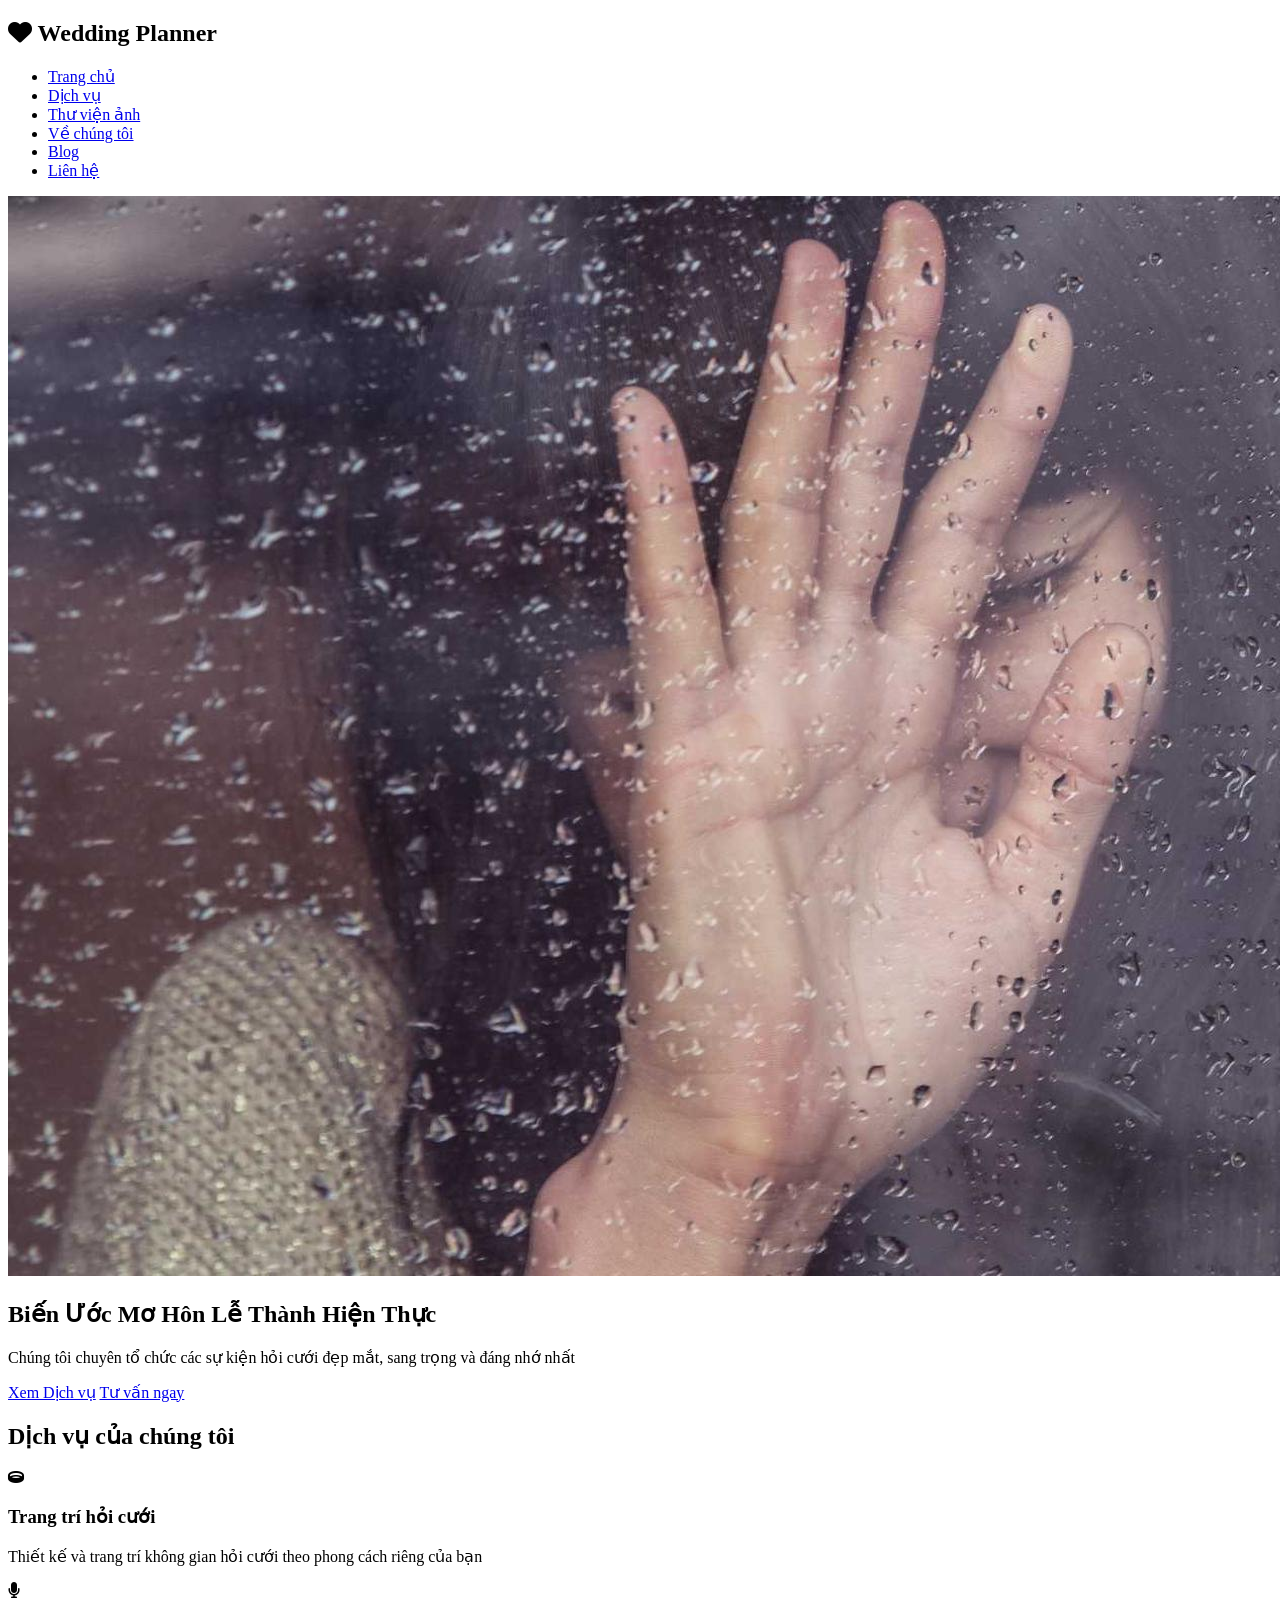
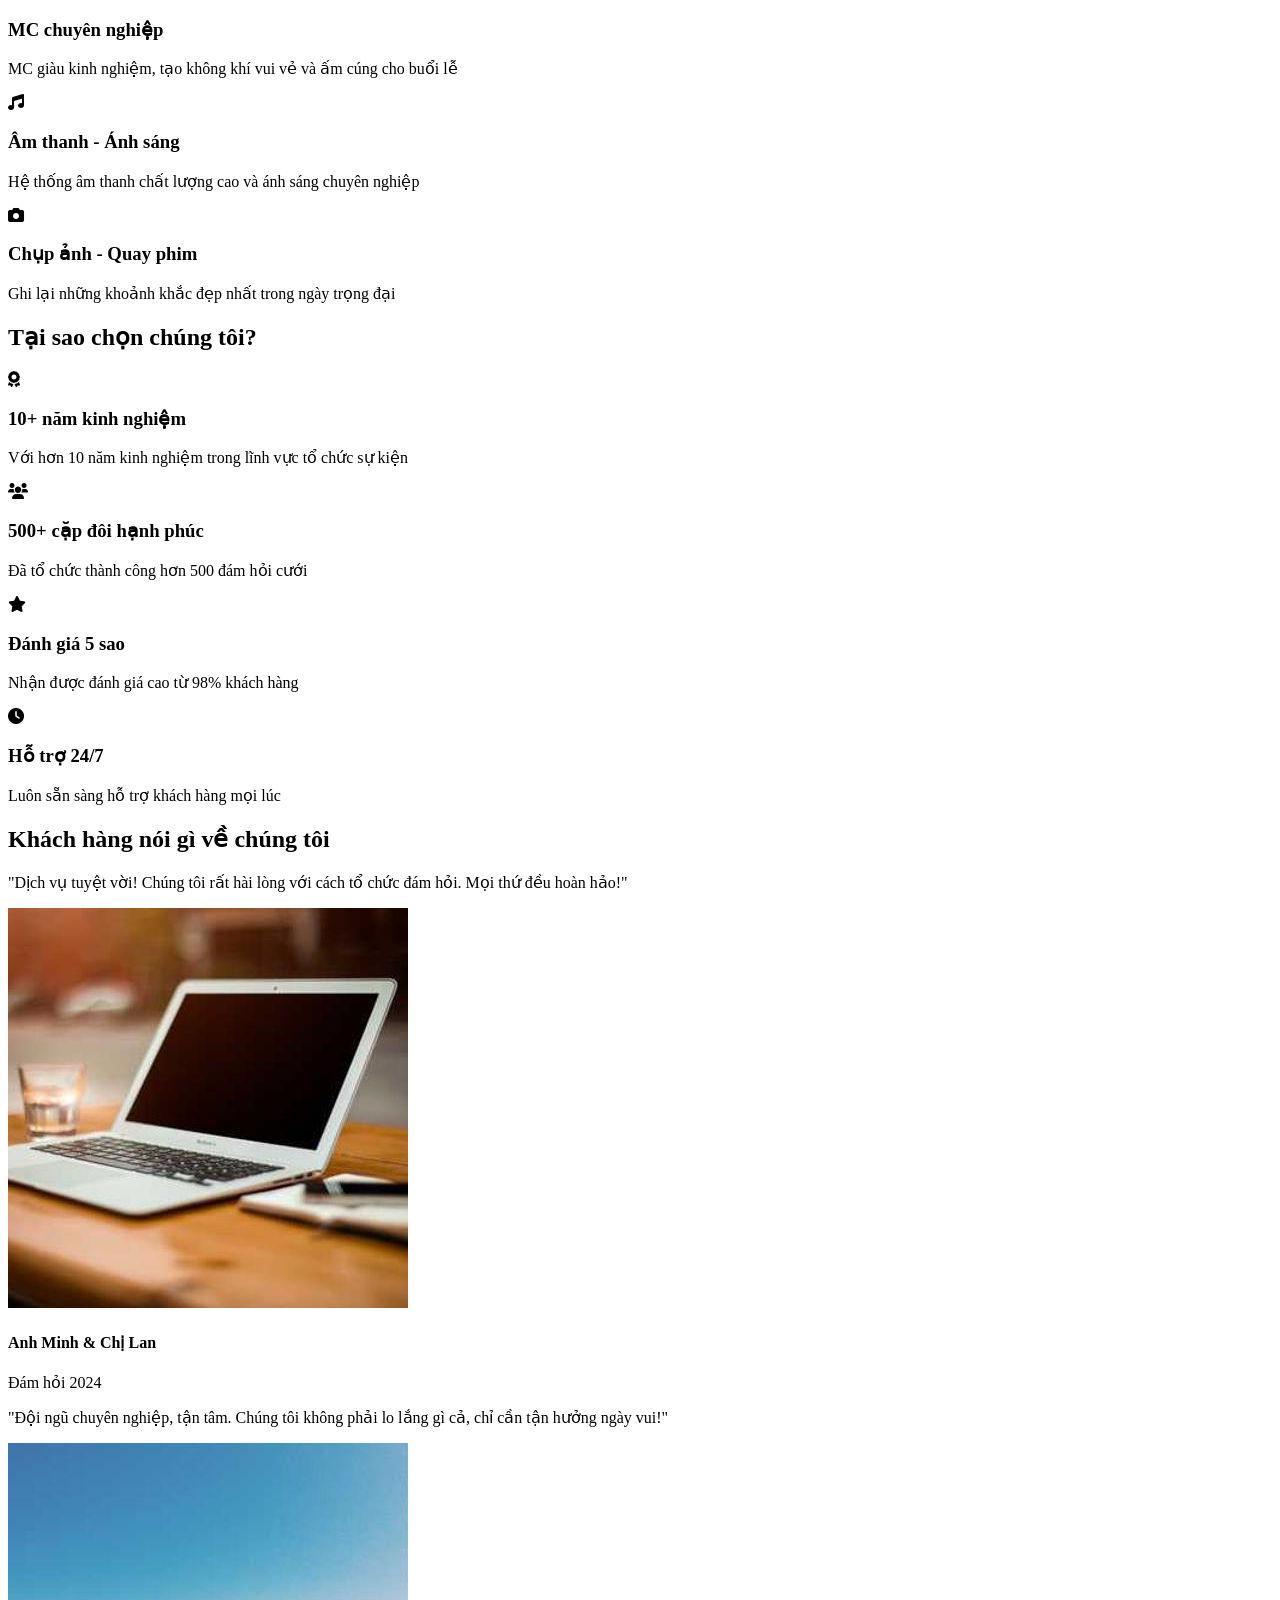
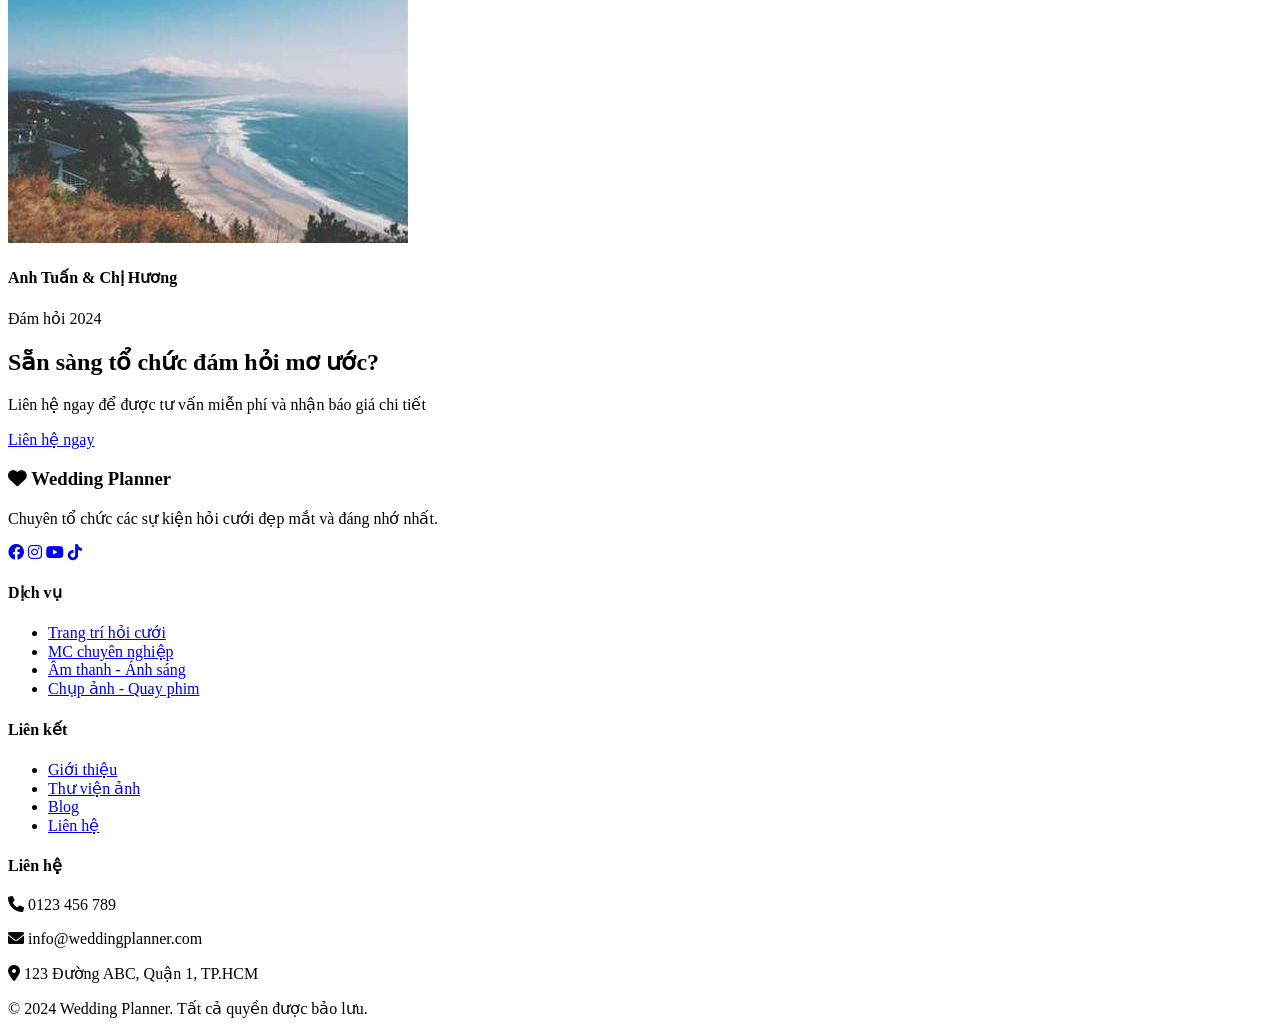
==== commit e60f6345: "commitlan2" ====
--- a/thklan2/index.html
+++ b/thklan2/index.html
@@ -4,7 +4,7 @@
     <meta charset="UTF-8" />
     <meta name="viewport" content="width=device-width, initial-scale=1.0" />
     <title>Dịch vụ Hỏi cưới Chuyên nghiệp - Wedding Planner</title>
-    <link rel="stylesheet" href="./css/style.css" />
+    <link rel="stylesheet" href="./css/index.css" />
     <link
       href="https://cdnjs.cloudflare.com/ajax/libs/font-awesome/6.0.0/css/all.min.css"
       rel="stylesheet"
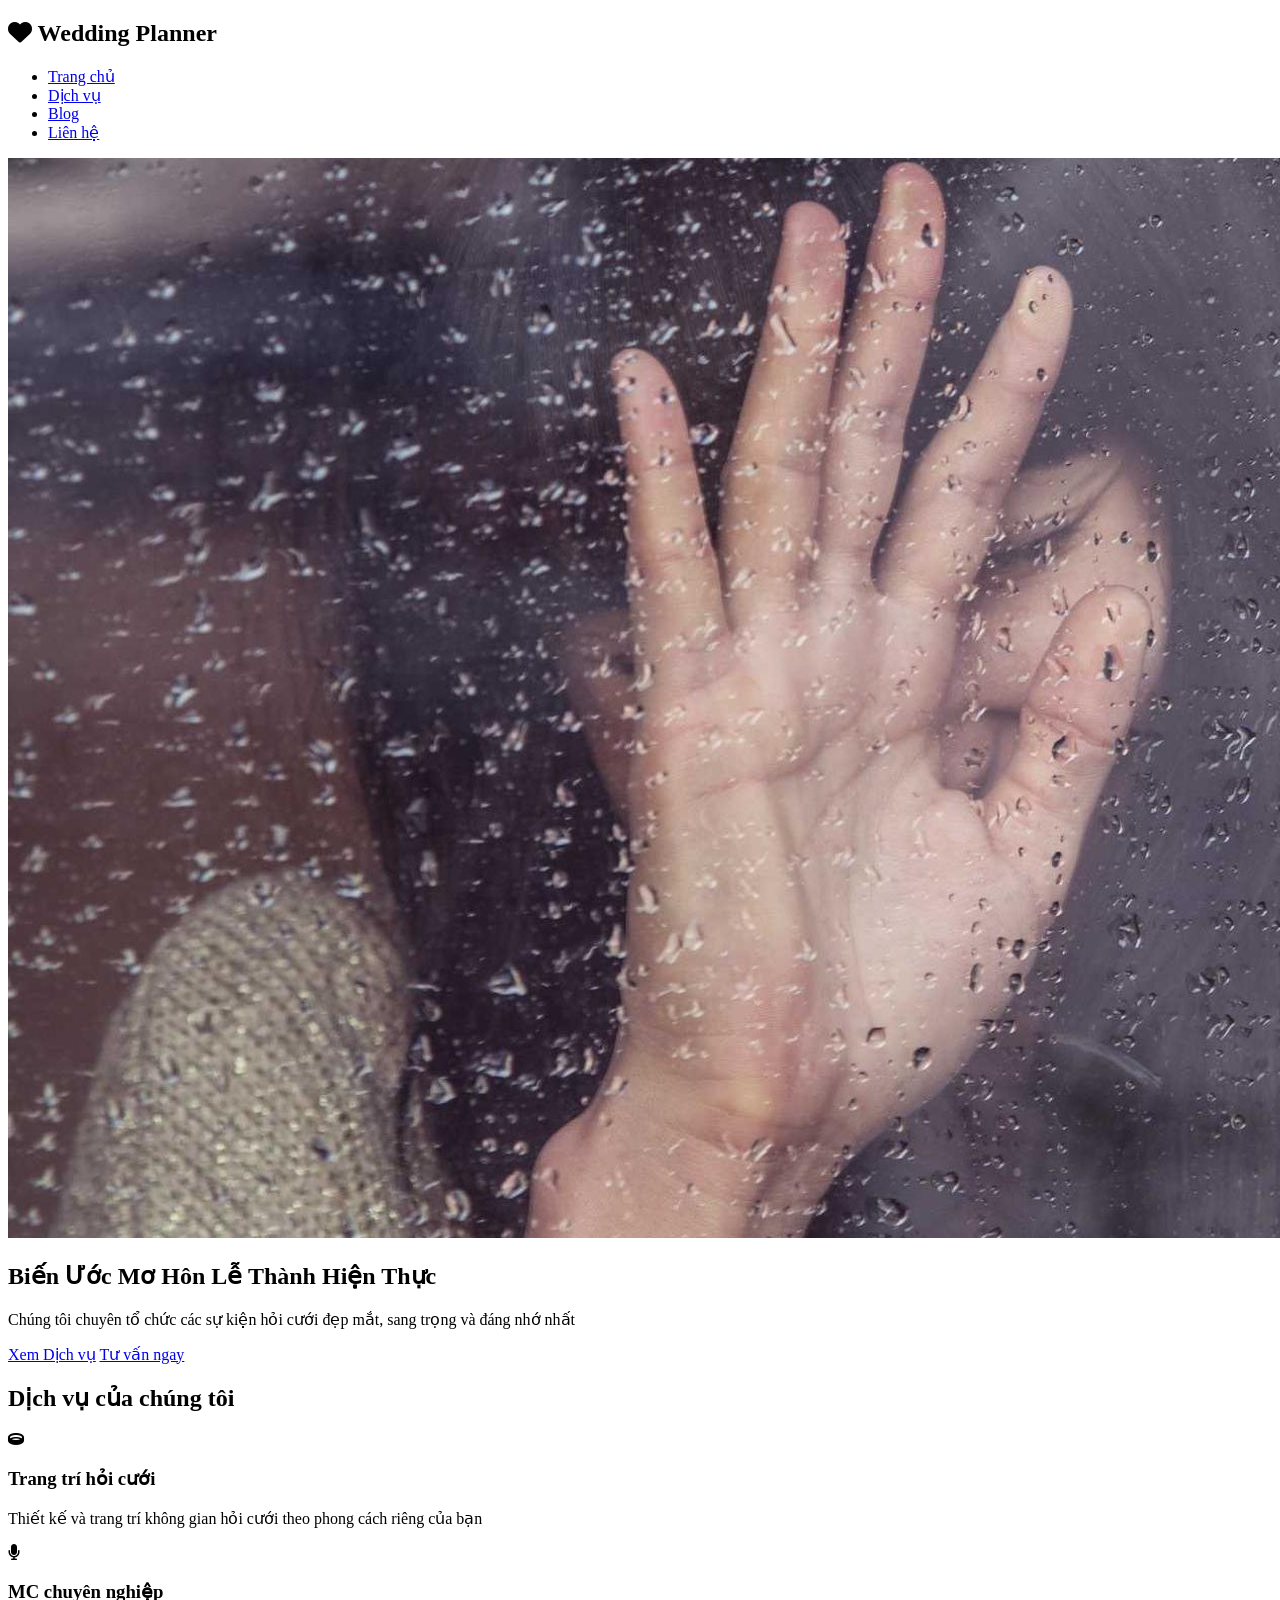
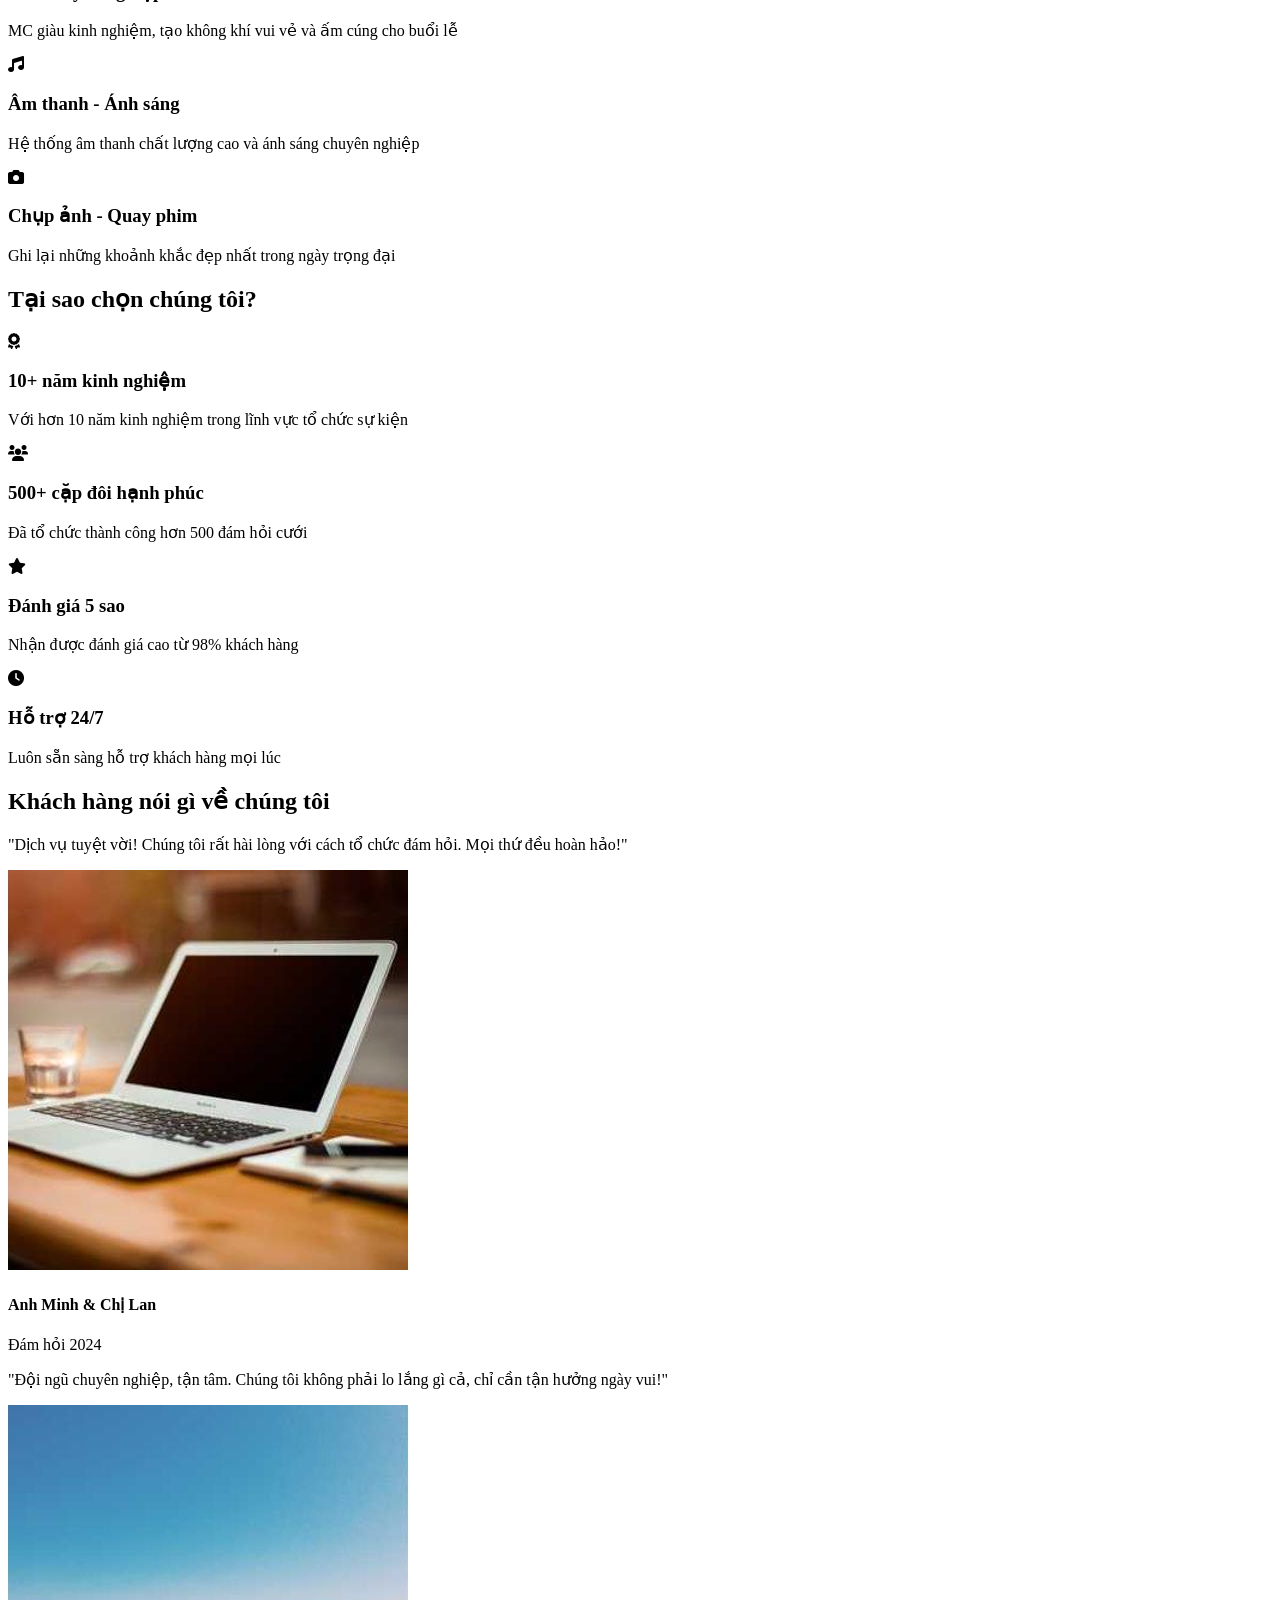
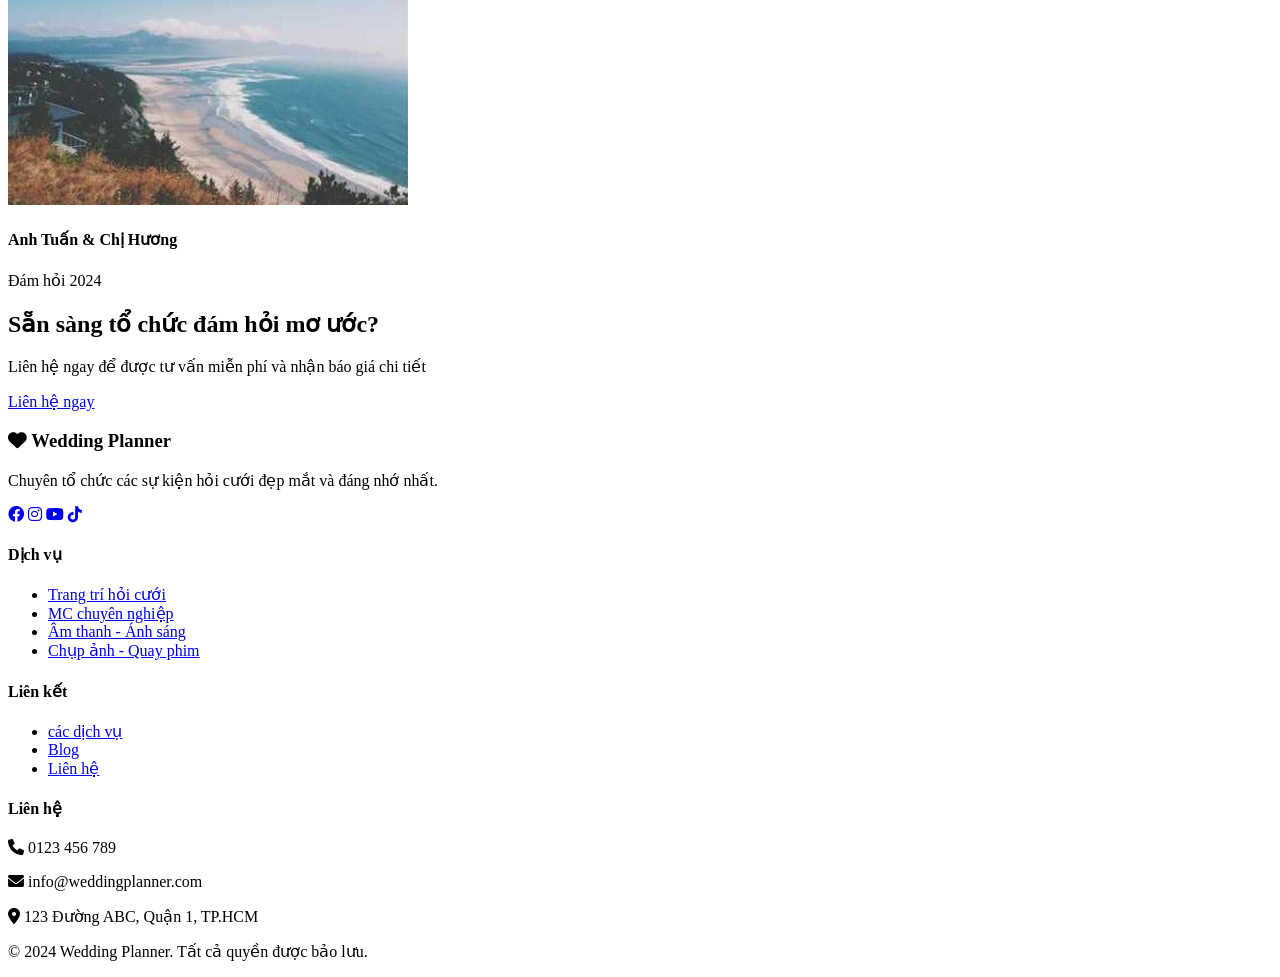
==== commit 350b6fe7: "commitlan3" ====
--- a/thklan2/index.html
+++ b/thklan2/index.html
@@ -25,13 +25,6 @@
             <li class="nav-item">
               <a href="services.html" class="nav-link">Dịch vụ</a>
             </li>
-            <li class="nav-item">
-              <a href="gallery.html" class="nav-link">Thư viện ảnh</a>
-            </li>
-
-            <li class="nav-item">
-              <a href="about.html" class="nav-link">Về chúng tôi</a>
-            </li>
 
             <li class="nav-item">
               <a href="blog.html" class="nav-link">Blog</a>
@@ -216,8 +209,7 @@
           <div class="footer-section">
             <h4>Liên kết</h4>
             <ul>
-              <li><a href="about.html">Giới thiệu</a></li>
-              <li><a href="gallery.html">Thư viện ảnh</a></li>
+              <li><a href="services.html">các dịch vụ</a></li>
               <li><a href="blog.html">Blog</a></li>
               <li><a href="contact.html">Liên hệ</a></li>
             </ul>
